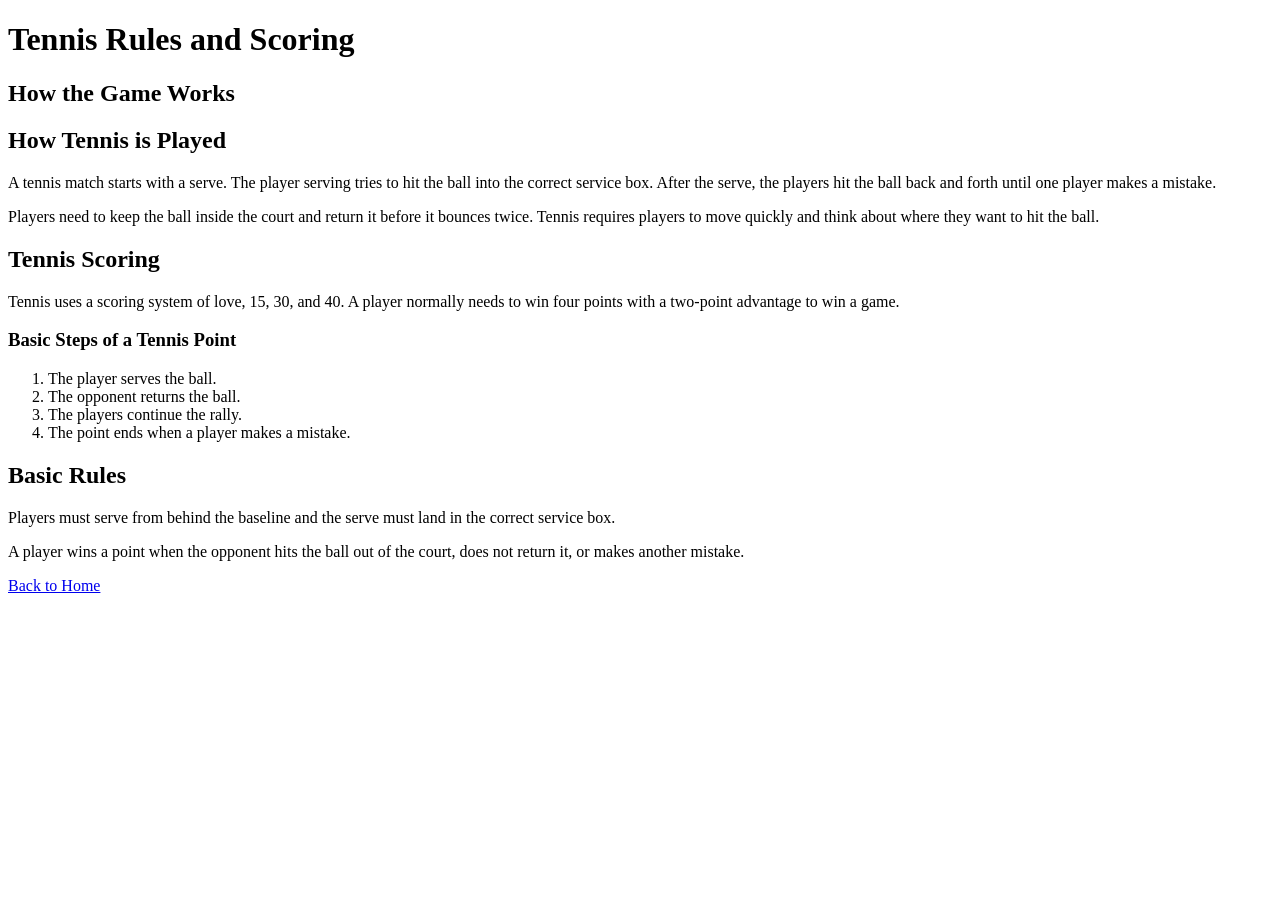
==== page2.html @ efa9a92a "Add tennis educational website" ====
<!DOCTYPE html>
<html lang="en">
<head>
    <meta charset="UTF-8">
    <meta name="viewport" content="width=device-width, initial-scale=1.0">
    <title>Tennis - Rules and Scoring</title>
</head>

<body>

    <!-- Header contains the title of the page -->
    <header>
        <h1>Tennis Rules and Scoring</h1>
        <h2>How the Game Works</h2>
    </header>

    <!-- Main contains information about tennis rules -->
    <main>

        <!-- Section about how tennis is played -->
        <section>
            <h2>How Tennis is Played</h2>

            <p>
                A tennis match starts with a serve. The player serving
                tries to hit the ball into the correct service box.
                After the serve, the players hit the ball back and forth
                until one player makes a mistake.
            </p>

            <p>
                Players need to keep the ball inside the court and return
                it before it bounces twice. Tennis requires players to
                move quickly and think about where they want to hit the ball.
            </p>
        </section>

        <!-- Section about tennis scoring -->
        <section>
            <h2>Tennis Scoring</h2>

            <p>
                Tennis uses a scoring system of love, 15, 30, and 40.
                A player normally needs to win four points with a
                two-point advantage to win a game.
            </p>

            <h3>Basic Steps of a Tennis Point</h3>

            <ol>
                <li>The player serves the ball.</li>
                <li>The opponent returns the ball.</li>
                <li>The players continue the rally.</li>
                <li>The point ends when a player makes a mistake.</li>
            </ol>
        </section>

        <!-- Section about basic rules -->
        <section>
            <h2>Basic Rules</h2>

            <p>
                Players must serve from behind the baseline and the serve
                must land in the correct service box.
            </p>

            <p>
                A player wins a point when the opponent hits the ball out
                of the court, does not return it, or makes another mistake.
            </p>
        </section>

    </main>

    <!-- Footer contains the link back to the home page -->
    <footer>
        <a href="index.html">Back to Home</a>
    </footer>

</body>
</html>
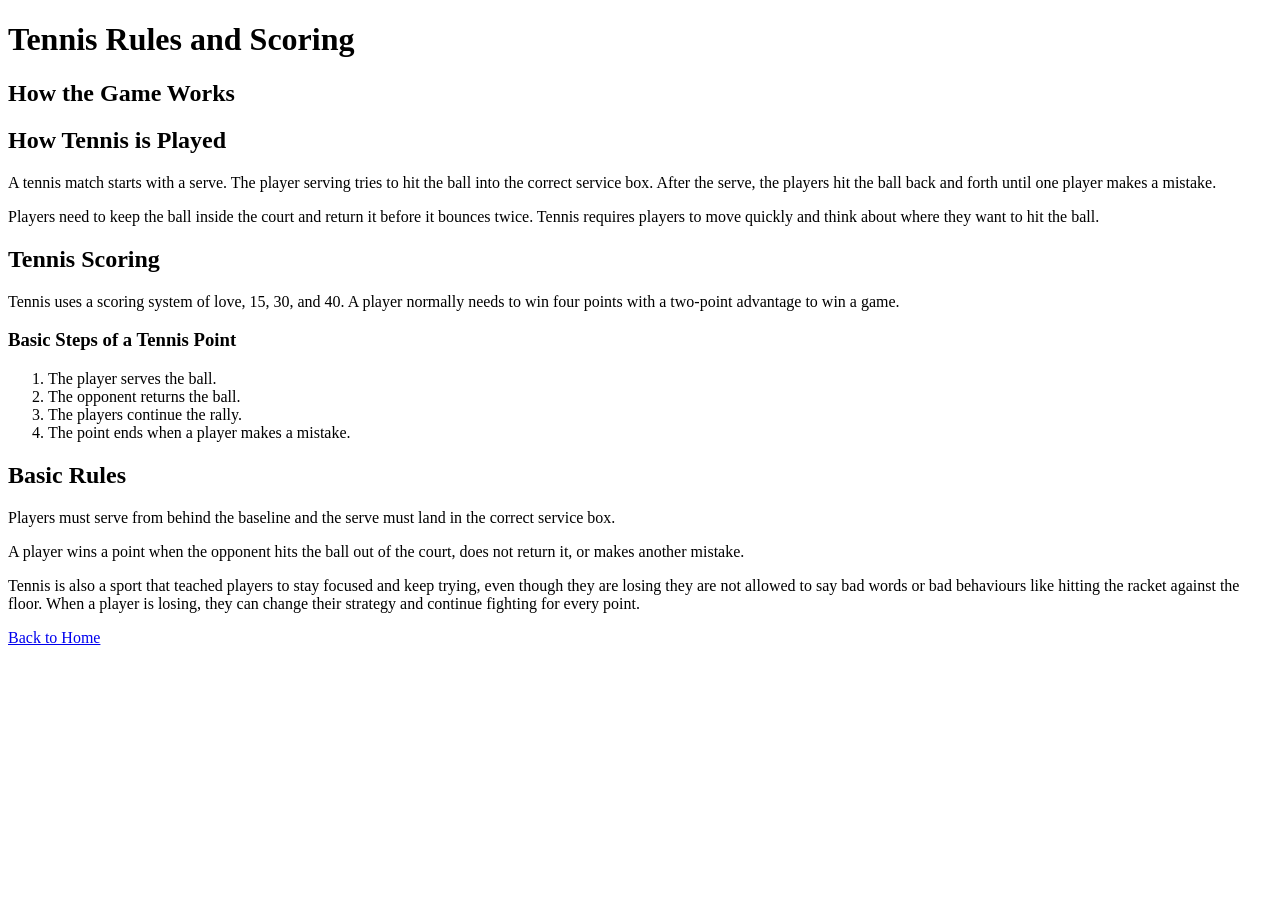
==== commit 4ceaee9e: "Complete tennis webpage" ====
--- a/page2.html
+++ b/page2.html
@@ -68,6 +68,15 @@
                 A player wins a point when the opponent hits the ball out
                 of the court, does not return it, or makes another mistake.
             </p>
+
+             <p>
+                Tennis is also a sport that teached players to stay focused
+                and keep trying, even though they are losing they are not allowed
+                to say bad words or bad behaviours like hitting the racket against 
+                the floor. When a player is losing, they can change their strategy 
+                and continue fighting for every point.
+            </p>
+
         </section>
 
     </main>
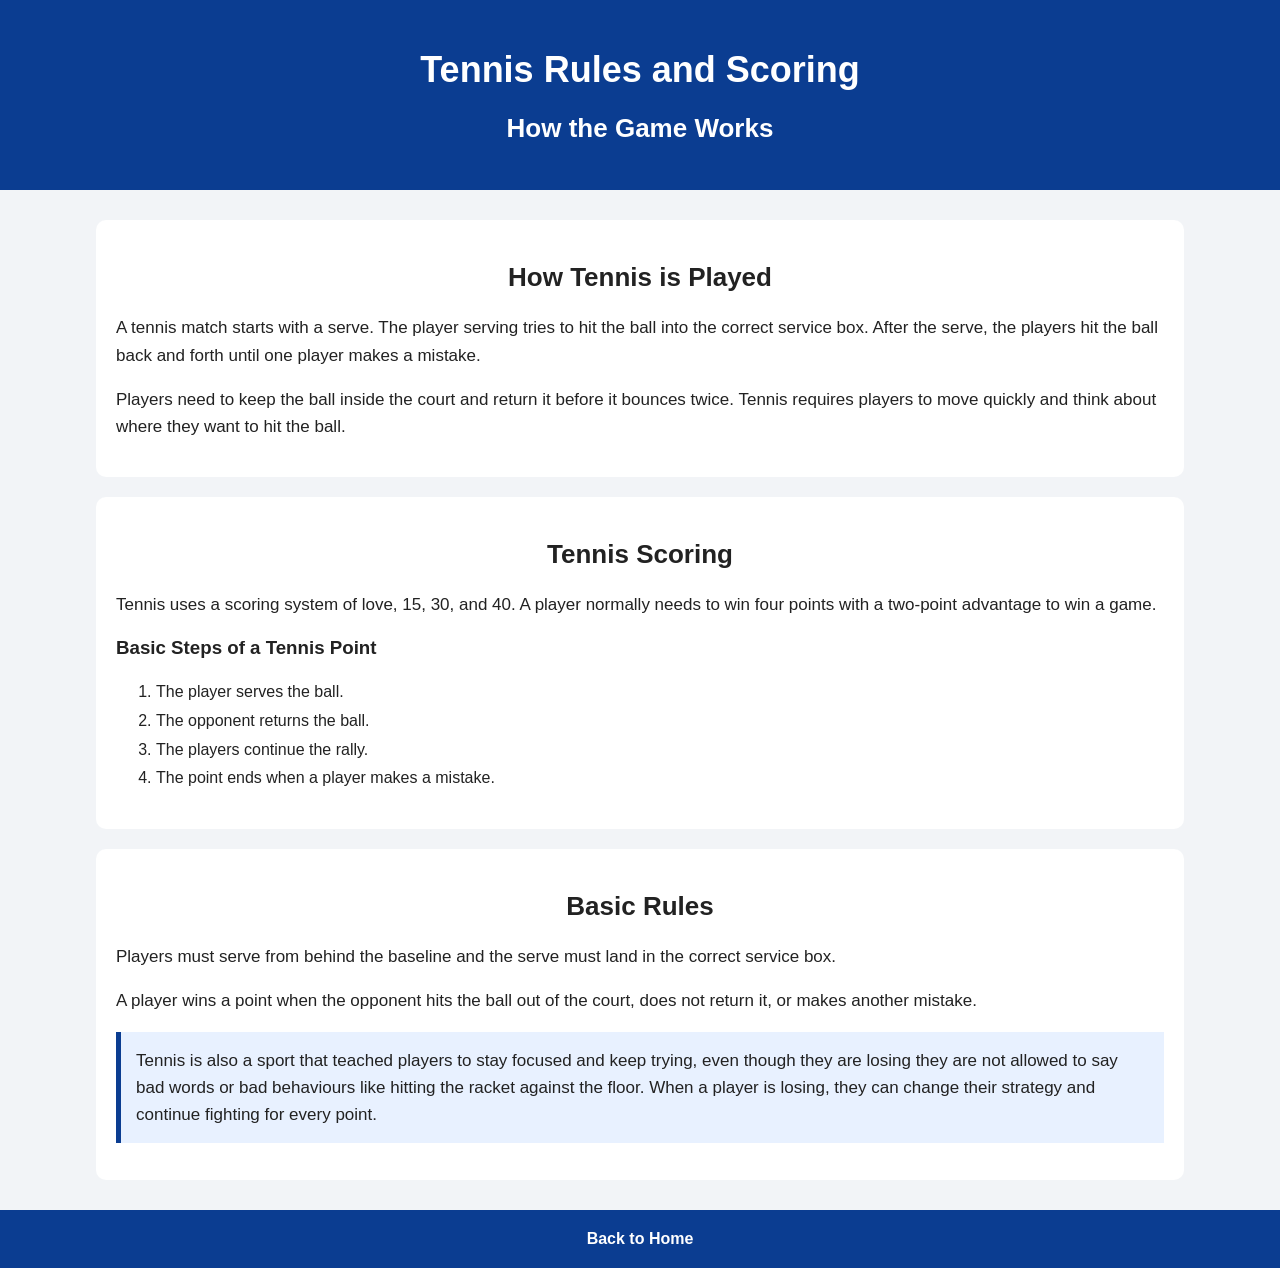
==== commit 6a31f67c: "Add CSS styling" ====
--- a/page2.html
+++ b/page2.html
@@ -4,6 +4,8 @@
     <meta charset="UTF-8">
     <meta name="viewport" content="width=device-width, initial-scale=1.0">
     <title>Tennis - Rules and Scoring</title>
+
+    <link rel="stylesheet" href="./css/style.css" />
 </head>
 
 <body>
@@ -18,7 +20,7 @@
     <main>
 
         <!-- Section about how tennis is played -->
-        <section>
+        <section id="how-to-play" class="section-box">
             <h2>How Tennis is Played</h2>
 
             <p>
@@ -36,7 +38,7 @@
         </section>
 
         <!-- Section about tennis scoring -->
-        <section>
+        <section id="tennis-scoring" class="section-box">
             <h2>Tennis Scoring</h2>
 
             <p>
@@ -56,7 +58,7 @@
         </section>
 
         <!-- Section about basic rules -->
-        <section>
+        <section class="section-box">
             <h2>Basic Rules</h2>
 
             <p>
@@ -69,7 +71,7 @@
                 of the court, does not return it, or makes another mistake.
             </p>
 
-             <p>
+             <p class="highlight">
                 Tennis is also a sport that teached players to stay focused
                 and keep trying, even though they are losing they are not allowed
                 to say bad words or bad behaviours like hitting the racket against 
--- a/css/style.css
+++ b/css/style.css
@@ -0,0 +1,110 @@
+/* General page styling */
+body {
+    background-color: #f2f4f7;
+    font-family: Arial, sans-serif;
+    margin: 0;
+    padding: 0;
+    color: #222222;
+}
+
+/* Header styling */
+header {
+    background-color: #0b3d91;
+    color: white;
+    text-align: center;
+    padding: 25px;
+}
+
+/* Main heading */
+h1 {
+    font-size: 36px;
+    margin-bottom: 10px;
+}
+
+/* Section headings */
+h2 {
+    text-align: center;
+    font-size: 26px;
+}
+
+/* Paragraph styling */
+p {
+    font-size: 17px;
+    line-height: 1.6;
+}
+
+/* Main content */
+main {
+    width: 85%;
+    margin: 30px auto;
+}
+
+/* Reusable section class */
+.section-box {
+    background-color: white;
+    padding: 20px;
+    border-radius: 10px;
+    margin-bottom: 20px;
+}
+
+/* Highlight class */
+.highlight {
+    background-color: #e8f1ff;
+    padding: 15px;
+    border-left: 5px solid #0b3d91;
+}
+
+/* Tennis introduction section */
+#tennis-intro {
+    text-align: center;
+}
+
+/* Tennis history section */
+#tennis-history {
+    min-height: 180px;
+}
+
+/* Flexbox container */
+#tennis-info {
+    display: flex;
+    gap: 20px;
+}
+
+/* Make both sections share the available space */
+#tennis-info .section-box {
+    flex: 1;
+}
+
+/* Images */
+img {
+    display: block;
+    width: 500px;
+    max-width: 100%;
+    margin: 20px auto;
+    border-radius: 8px;
+}
+
+/* Lists */
+ul,
+ol {
+    line-height: 1.8;
+}
+
+/* Footer */
+footer {
+    background-color: #0b3d91;
+    text-align: center;
+    padding: 20px;
+}
+
+/* Footer link */
+footer a {
+    color: white;
+    text-decoration: none;
+    font-weight: bold;
+}
+
+/* Footer link when the mouse is over it */
+footer a:hover {
+    text-decoration: underline;
+}
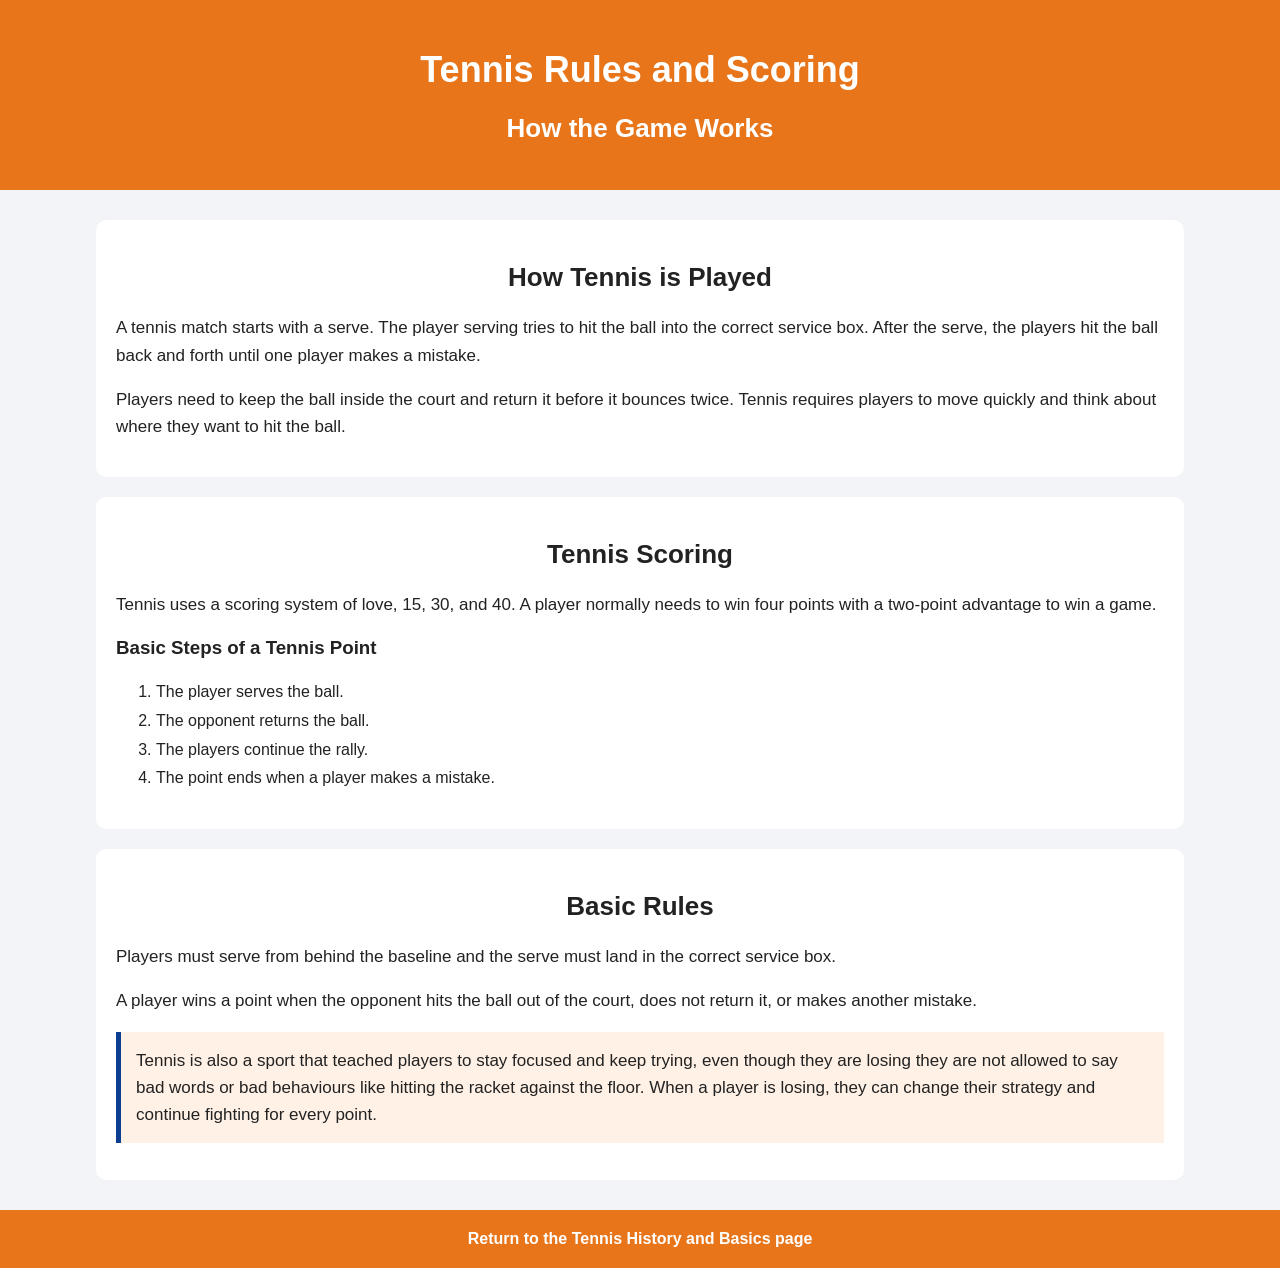
==== commit f15a9fe6: "Improve website accessibility" ====
--- a/page2.html
+++ b/page2.html
@@ -85,7 +85,7 @@
 
     <!-- Footer contains the link back to the home page -->
     <footer>
-        <a href="index.html">Back to Home</a>
+        <a href="index.html">Return to the Tennis History and Basics page</a>
     </footer>
 
 </body>
--- a/css/style.css
+++ b/css/style.css
@@ -9,7 +9,7 @@
 
 /* Header styling */
 header {
-    background-color: #0b3d91;
+    background-color: #E8751A;
     color: white;
     text-align: center;
     padding: 25px;
@@ -49,7 +49,7 @@
 
 /* Highlight class */
 .highlight {
-    background-color: #e8f1ff;
+    background-color: #FFF1E6;
     padding: 15px;
     border-left: 5px solid #0b3d91;
 }
@@ -68,11 +68,13 @@
 #tennis-info {
     display: flex;
     gap: 20px;
+    align-items: stretch;
 }
 
 /* Make both sections share the available space */
 #tennis-info .section-box {
     flex: 1;
+    margin-bottom: 0;
 }
 
 /* Images */
@@ -92,9 +94,10 @@
 
 /* Footer */
 footer {
-    background-color: #0b3d91;
+    background-color: #E8751A;
     text-align: center;
     padding: 20px;
+    margin-top: 30px;
 }
 
 /* Footer link */
@@ -107,4 +110,28 @@
 /* Footer link when the mouse is over it */
 footer a:hover {
     text-decoration: underline;
-}+}
+
+/* Responsive layout for smaller screens */
+@media (max-width: 600px) {
+    body {
+        font-size: 16px;
+    }
+
+    main {
+        width: 90%;
+    }
+
+    #tennis-info {
+        flex-direction: column;
+        gap: 15px;
+    }
+
+    header {
+        padding: 20px;
+    }
+
+    footer {
+        padding: 20px;
+    }
+}
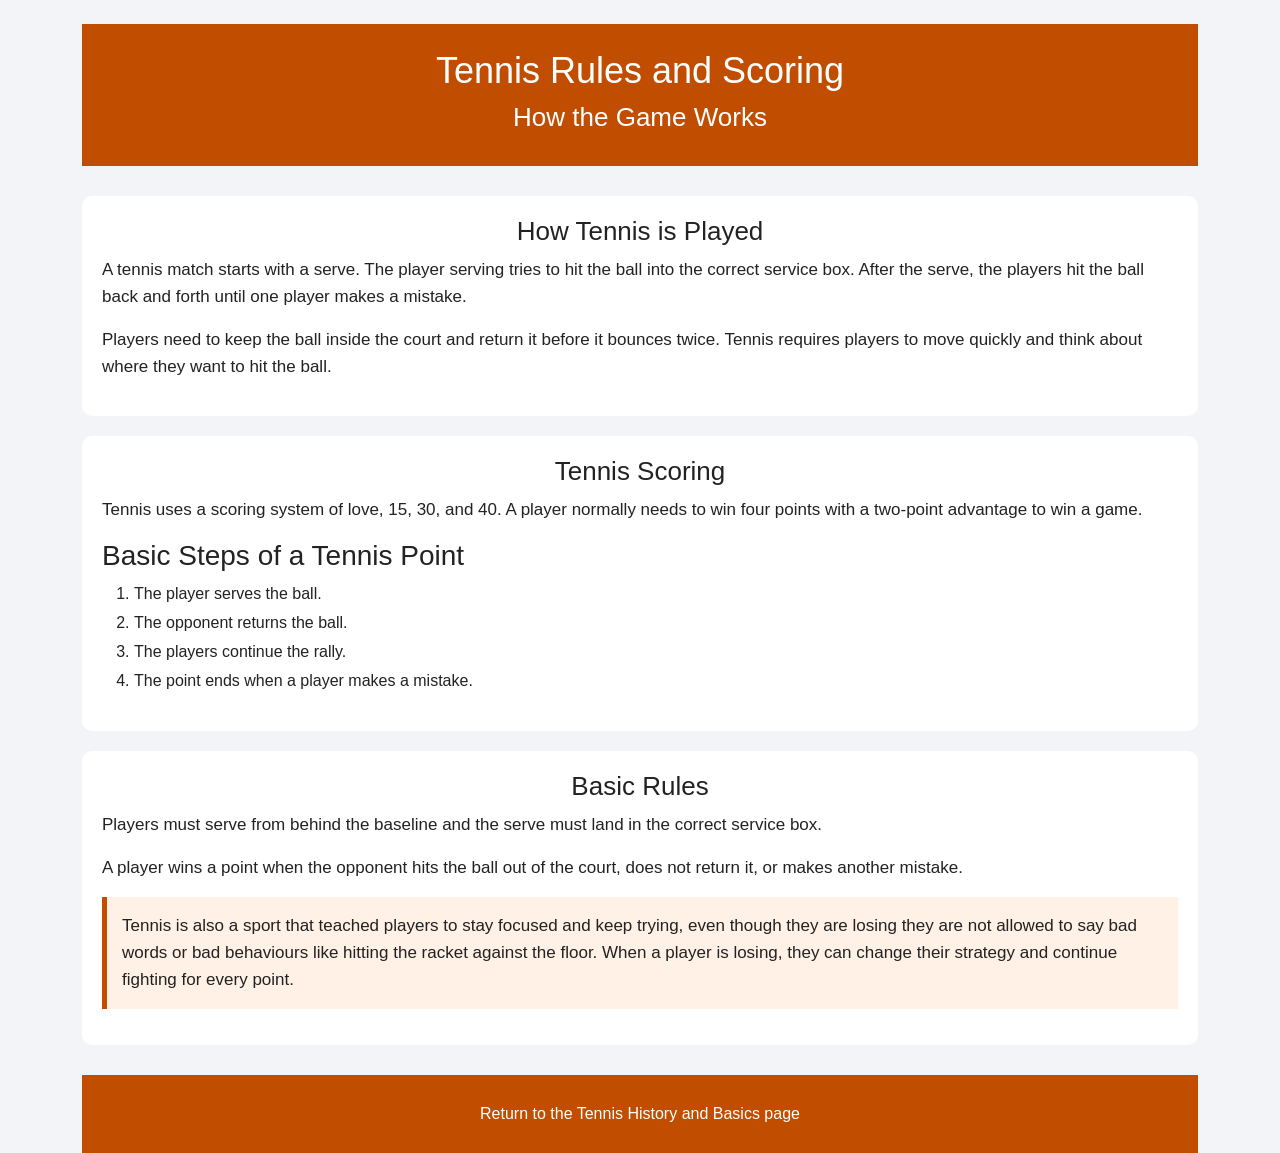
==== commit 5b0c175a: "Apply Bootstrap styling to tennis website" ====
--- a/page2.html
+++ b/page2.html
@@ -5,13 +5,18 @@
     <meta name="viewport" content="width=device-width, initial-scale=1.0">
     <title>Tennis - Rules and Scoring</title>
 
+    <!-- Bootstrap CSS -->
+    <link href="https://cdn.jsdelivr.net/npm/bootstrap@5.3.8/dist/css/bootstrap.min.css" rel="stylesheet" integrity="sha384-sRIl4kxILFvY47J16cr9ZwB07vP4J8+LH7qKQnuqkuIAvNWLzeN8tE5YBujZqJLB" crossorigin="anonymous">
+
     <link rel="stylesheet" href="./css/style.css" />
 </head>
 
 <body>
 
+    <div class="container mt-4">
+
     <!-- Header contains the title of the page -->
-    <header>
+    <header class="text-center mb-4">
         <h1>Tennis Rules and Scoring</h1>
         <h2>How the Game Works</h2>
     </header>
@@ -85,8 +90,9 @@
 
     <!-- Footer contains the link back to the home page -->
     <footer>
-        <a href="index.html">Return to the Tennis History and Basics page</a>
+        <a href="index.html" class="btn btn-warning">Return to the Tennis History and Basics page</a>
     </footer>
 
+    </div>
 </body>
 </html>
--- a/css/style.css
+++ b/css/style.css
@@ -2,16 +2,13 @@
 body {
     background-color: #f2f4f7;
     font-family: Arial, sans-serif;
-    margin: 0;
-    padding: 0;
     color: #222222;
 }
 
 /* Header styling */
 header {
-    background-color: #E8751A;
+    background-color: #C04D00;
     color: white;
-    text-align: center;
     padding: 25px;
 }
 
@@ -35,7 +32,6 @@
 
 /* Main content */
 main {
-    width: 85%;
     margin: 30px auto;
 }
 
@@ -51,7 +47,7 @@
 .highlight {
     background-color: #FFF1E6;
     padding: 15px;
-    border-left: 5px solid #0b3d91;
+    border-left: 5px solid #C04D00;
 }
 
 /* Tennis introduction section */
@@ -64,24 +60,12 @@
     min-height: 180px;
 }
 
-/* Flexbox container */
-#tennis-info {
-    display: flex;
-    gap: 20px;
-    align-items: stretch;
-}
-
-/* Make both sections share the available space */
-#tennis-info .section-box {
-    flex: 1;
-    margin-bottom: 0;
-}
-
 /* Images */
 img {
     display: block;
     width: 500px;
     max-width: 100%;
+    height: auto;
     margin: 20px auto;
     border-radius: 8px;
 }
@@ -94,39 +78,38 @@
 
 /* Footer */
 footer {
-    background-color: #E8751A;
+    background-color: #C04D00;
     text-align: center;
     padding: 20px;
     margin-top: 30px;
 }
 
-/* Footer link */
+/* Footer links */
 footer a {
     color: white;
     text-decoration: none;
     font-weight: bold;
 }
 
-/* Footer link when the mouse is over it */
 footer a:hover {
     text-decoration: underline;
 }
 
+/* Custom Bootstrap warning button */
+footer .btn-warning {
+    background-color: #C04D00;
+    border-color: #C04D00;
+    color: white;
+}
+
+footer .btn-warning:hover {
+    background-color: #963C00;
+    border-color: #963C00;
+    color: white;
+}
+
 /* Responsive layout for smaller screens */
 @media (max-width: 600px) {
-    body {
-        font-size: 16px;
-    }
-
-    main {
-        width: 90%;
-    }
-
-    #tennis-info {
-        flex-direction: column;
-        gap: 15px;
-    }
-
     header {
         padding: 20px;
     }
